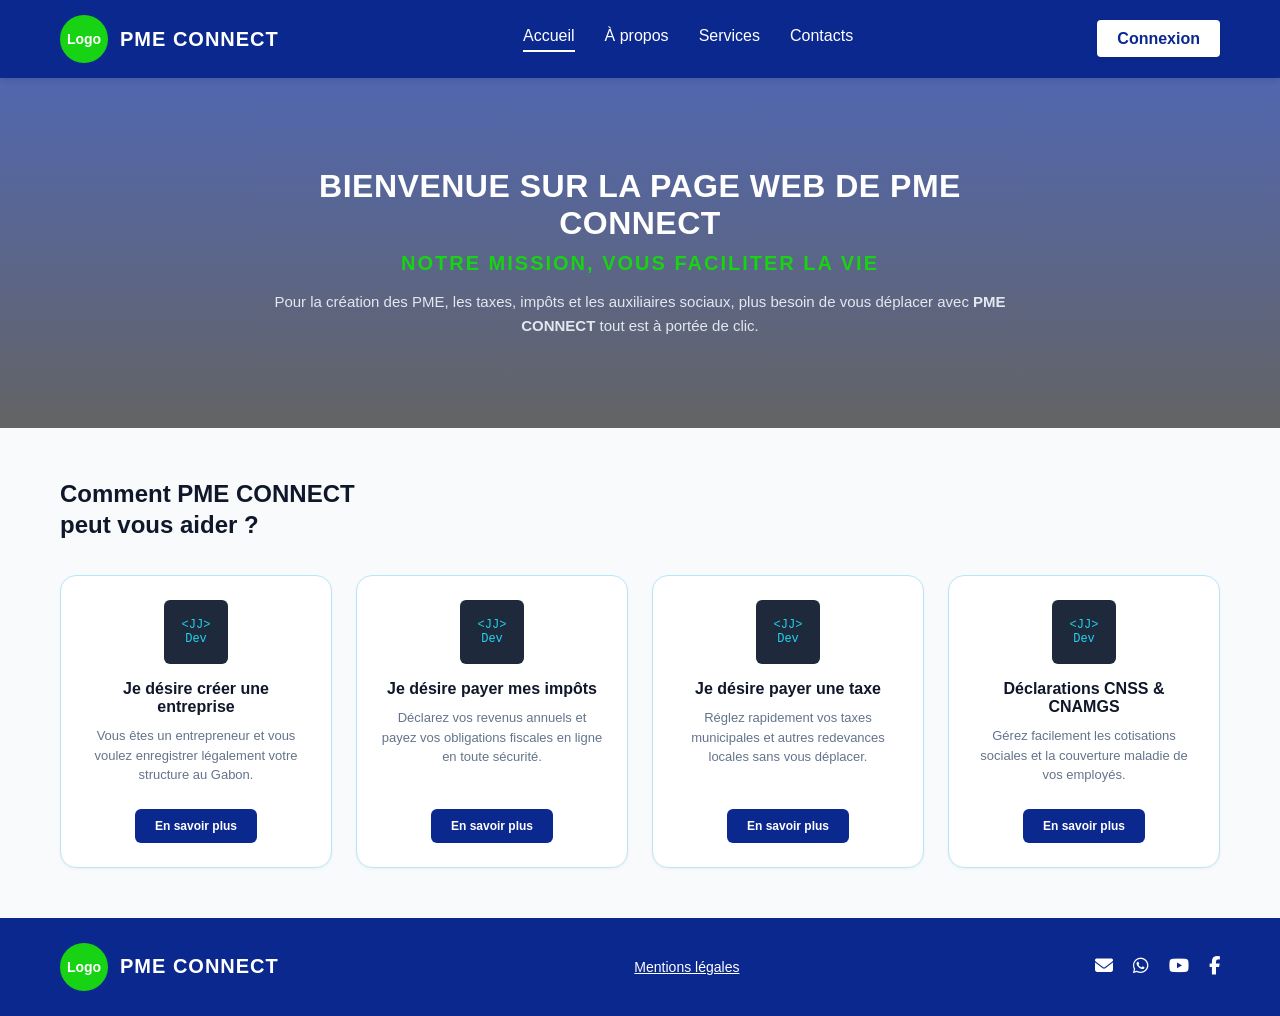
==== index.html @ e7fb169b "premier commit" ====
<!DOCTYPE html>
<html lang="fr">
<head>
    <meta charset="UTF-8">
    <meta name="viewport" content="width=device-width, initial-scale=1.0">
    <title>PME CONNECT</title>
    <link rel="stylesheet" href="style.css">
    <link rel="stylesheet" href="https://cdnjs.cloudflare.com/ajax/libs/font-awesome/6.4.0/css/all.min.css">
</head>
<body>

    <header class="navbar">
        <div class="container nav-container">
            <div class="logo-area">
                <div class="logo-circle">Logo</div>
                <span class="brand-name">PME CONNECT</span>
            </div>
            <nav class="nav-links">
                <a href="#" class="active">Accueil</a>
                <a href="#">À propos</a>
                <a href="#">Services</a>
                <a href="#">Contacts</a>
            </nav>
            <div>
                <a href="inscription.html" class="btn-connect">Connexion</a>
            </div>
        </div>
    </header>

    <section class="hero shadow-overlay">
        <div class="hero-content">
            <h1 class="hero-title">Bienvenue sur la page web de PME CONNECT</h1>
            <p class="hero-subtitle">Notre mission, vous faciliter la vie</p>
            <p class="hero-description">
                Pour la création des PME, les taxes, impôts et les auxiliaires sociaux, plus besoin de vous déplacer avec <strong>PME CONNECT</strong> tout est à portée de clic.
            </p>
        </div>
    </section>

    <main class="container main-content">
        <h2 class="section-title">Comment PME CONNECT peut vous aider ?</h2>

        <div class="services-grid">
            
            <div class="card">
                <div class="card-icon">
                    <div class="jj-dev-box">&lt;JJ&gt;<br>Dev</div>
                </div>
                <div class="card-body">
                    <h3>Je désire créer une entreprise</h3>
                    <p>Vous êtes un entrepreneur et vous voulez enregistrer légalement votre structure au Gabon.</p>
                </div>
                <button class="btn-card">En savoir plus</button>
            </div>

            <div class="card">
                <div class="card-icon">
                    <div class="jj-dev-box">&lt;JJ&gt;<br>Dev</div>
                </div>
                <div class="card-body">
                    <h3>Je désire payer mes impôts</h3>
                    <p>Déclarez vos revenus annuels et payez vos obligations fiscales en ligne en toute sécurité.</p>
                </div>
                <button class="btn-card">En savoir plus</button>
            </div>

            <div class="card">
                <div class="card-icon">
                    <div class="jj-dev-box">&lt;JJ&gt;<br>Dev</div>
                </div>
                <div class="card-body">
                    <h3>Je désire payer une taxe</h3>
                    <p>Réglez rapidement vos taxes municipales et autres redevances locales sans vous déplacer.</p>
                </div>
                <button class="btn-card">En savoir plus</button>
            </div>

            <div class="card">
                <div class="card-icon">
                    <div class="jj-dev-box">&lt;JJ&gt;<br>Dev</div>
                </div>
                <div class="card-body">
                    <h3>Déclarations CNSS & CNAMGS</h3>
                    <p>Gérez facilement les cotisations sociales et la couverture maladie de vos employés.</p>
                </div>
                <button class="btn-card">En savoir plus</button>
            </div>

        </div>
    </main>

    <footer class="footer">
        <div class="container footer-container">
            <div class="logo-area">
                <div class="logo-circle">Logo</div>
                <span class="brand-name">PME CONNECT</span>
            </div>
            
            <div class="footer-links">
                <a href="#">Mentions légales</a>
            </div>

            <div class="footer-socials">
                <a href="#"><i class="fa-solid fa-envelope"></i></a>
                <a href="#"><i class="fa-brands fa-whatsapp"></i></a>
                <a href="#"><i class="fa-brands fa-youtube"></i></a>
                <a href="#"><i class="fa-brands fa-facebook-f"></i></a>
            </div>
        </div>
    </footer>

</body>
</html>
---- style.css ----
/* --- RESET & BASES --- */
* {
    margin: 0;
    padding: 0;
    box-sizing: border-box;
    font-family: 'Segoe UI', Tahoma, Geneva, Verdana, sans-serif;
}

body {
    background-color: #f8fafc;
    color: #334155;
    display: flex;
    flex-content: column;
    flex-direction: column;
    min-height: 100vh;
}

.container {
    width: 100%;
    max-width: 1200px;
    margin: 0 auto;
    padding: 0 20px;
}

/* --- NAVBAR --- */
.navbar {
    background-color: #0b288f;
    color: #ffffff;
    position: sticky;
    top: 0;
    z-index: 100;
    box-shadow: 0 4px 6px -1px rgba(0, 0, 0, 0.1);
}

.nav-container {
    display: flex;
    justify-content: space-between;
    align-items: center;
    padding: 15px 20px;
}

.logo-area {
    display: flex;
    align-items: center;
    gap: 12px;
}

.logo-circle {
    width: 48px;
    height: 48px;
    background-color: #17d313;
    border-radius: 50%;
    display: flex;
    align-items: center;
    justify-content: center;
    font-weight: bold;
    font-size: 14px;
}

.brand-name {
    font-size: 20px;
    font-weight: bold;
    letter-spacing: 1px;
}

.nav-links {
    display: flex;
    gap: 30px;
}

.nav-links a {
    color: #ffffff;
    text-decoration: none;
    font-weight: 500;
    transition: color 0.3s ease;
    padding-bottom: 5px;
}

.nav-links a:hover {
    color: #cbd5e1;
}

.nav-links a.active {
    border-bottom: 2px solid #ffffff;
}

.btn-connect {
    background-color: #ffffff;
    color: #0b288f;
    padding: 10px 20px;
    border-radius: 4px;
    text-decoration: none;
    font-weight: 600;
    box-shadow: 0 2px 4px rgba(0,0,0,0.1);
    transition: background-color 0.3s ease;
}

.btn-connect:hover {
    background-color: #f1f5f9;
}

/* --- BANNIÈRE (HERO) --- */
.hero {
    position: relative;
    height: 350px;
    background-image: linear-gradient(rgba(11, 40, 143, 0.7), rgba(0, 0, 0, 0.6)), url('https://images.unsplash.com/photo-1522071820081-009f0129c71c?auto=format&fit=crop&w=1200&q=80');
    background-size: cover;
    background-position: center;
    display: flex;
    align-items: center;
    justify-content: center;
    text-align: center;
    color: #ffffff;
    padding: 0 20px;
}

.hero-content {
    max-width: 800px;
}

.hero-title {
    font-size: 32px;
    font-weight: 800;
    text-transform: uppercase;
    margin-bottom: 10px;
    letter-spacing: 0.5px;
}

.hero-subtitle {
    color: #17d313;
    font-size: 20px;
    font-weight: bold;
    text-transform: uppercase;
    letter-spacing: 2px;
    margin-bottom: 15px;
}

.hero-description {
    font-size: 15px;
    line-height: 1.6;
    color: #e2e8f0;
}

/* --- MAIN CONTENT & GRILLE --- */
.main-content {
    padding-top: 50px;
    padding-bottom: 50px;
    flex-grow: 1;
}

.section-title {
    font-size: 24px;
    font-weight: bold;
    color: #0f172a;
    margin-bottom: 35px;
    max-width: 350px;
    line-height: 1.3;
}

/* Utilisation de CSS Grid pour aligner les 4 cartes */
.services-grid {
    display: grid;
    grid-template-columns: repeat(auto-fit, minmax(250px, 1fr));
    gap: 24px;
}

/* --- CARTES --- */
.card {
    background-color: #ffffff;
    border: 1px solid #bae6fd;
    border-radius: 16px;
    padding: 24px;
    display: flex;
    flex-direction: column;
    align-items: center;
    text-align: center;
    box-shadow: 0 1px 3px rgba(0,0,0,0.05);
    transition: transform 0.3s ease, box-shadow 0.3s ease;
}

.card:hover {
    transform: translateY(-5px);
    box-shadow: 0 10px 15px -3px rgba(0, 0, 0, 0.1);
}

.jj-dev-box {
    width: 64px;
    height: 64px;
    background-color: #1e293b;
    color: #22d3ee;
    font-family: monospace;
    font-size: 12px;
    border-radius: 6px;
    display: flex;
    align-items: center;
    justify-content: center;
    margin-bottom: 16px;
}

.card-body {
    flex-grow: 1;
}

.card-body h3 {
    font-size: 16px;
    font-weight: 700;
    color: #0f172a;
    margin-bottom: 10px;
}

.card-body p {
    font-size: 13px;
    color: #64748b;
    line-height: 1.5;
}

.btn-card {
    margin-top: 24px;
    background-color: #0b288f;
    color: #ffffff;
    border: none;
    padding: 10px 20px;
    font-size: 12px;
    font-weight: 600;
    border-radius: 6px;
    cursor: pointer;
    transition: background-color 0.3s ease;
}

.btn-card:hover {
    background-color: #1d4ed8;
}

/* --- FOOTER --- */
.footer {
    background-color: #0b288f;
    color: #ffffff;
    padding: 25px 0;
    margin-top: auto;
}

.footer-container {
    display: flex;
    justify-content: space-between;
    align-items: center;
    flex-wrap: wrap;
    gap: 20px;
}

.footer-links a {
    color: #ffffff;
    font-size: 14px;
    text-decoration: underline;
    transition: color 0.3s ease;
}

.footer-links a:hover {
    color: #cbd5e1;
}

.footer-socials {
    display: flex;
    gap: 20px;
}

.footer-socials a {
    color: #ffffff;
    font-size: 18px;
    transition: color 0.3s ease;
}

.footer-socials a:hover {
    color: #cbd5e1;
}

/* --- RESPONSIVE MOBILE --- */
@media (max-width: 768px) {
    .nav-links {
        display: none; /* Cache les liens sur mobile pour simplifier sans JS */
    }
    
    .hero-title {
        font-size: 24px;
    }
    
    .footer-container {
        flex-direction: column;
        text-align: center;
    }
}


/* style page de connexion*/
/* --- PAGE DE CONNEXION / INSCRIPTION --- */

.auth-section {
    padding-top: 40px;
    padding-bottom: 60px;
    flex-grow: 1;
    display: flex;
    justify-content: center;
    align-items: center;
}

/* Le wrapper qui contient les deux blocs côte à côte */
.auth-wrapper {
    display: flex;
    width: 100%;
    background-color: #ffffff;
    border-radius: 16px;
    overflow: hidden;
    box-shadow: 0 10px 25px -5px rgba(0, 0, 0, 0.1);
    border: 1px solid #e2e8f0;
}

/* Style de base pour chaque moitié d'écran (Inscription et Connexion) */
.auth-box {
    flex: 1;
    padding: 40px;
}

/* Séparation visuelle : On met un fond légèrement différent pour la connexion */
.login-box {
    background-color: #f8fafc;
    border-left: 1px solid #e2e8f0;
}

.auth-box h2 {
    font-size: 24px;
    color: #0b288f;
    margin-bottom: 8px;
    font-weight: 700;
}

.auth-subtitle {
    font-size: 13px;
    color: #64748b;
    margin-bottom: 25px;
}

/* Style général du formulaire */
.auth-form {
    display: flex;
    flex-direction: column;
    gap: 18px;
}

.form-group {
    display: flex;
    flex-direction: column;
    gap: 6px;
}

.form-group label {
    font-size: 13px;
    font-weight: 600;
    color: #334155;
}

.form-group input[type="text"],
.form-group input[type="email"],
.form-group input[type="password"] {
    padding: 12px 14px;
    border: 1px solid #cbd5e1;
    border-radius: 6px;
    font-size: 14px;
    outline: none;
    transition: border-color 0.3s ease;
}

/* Effet au survol/focus des champs de saisie */
.form-group input:focus {
    border-color: #0b288f;
    box-shadow: 0 0 0 3px rgba(11, 40, 143, 0.1);
}

/* Alignement pour la case à cocher */
.checkbox-group {
    flex-direction: row;
    align-items: flex-start;
    gap: 10px;
    margin-top: 5px;
}

.checkbox-group input {
    margin-top: 3px;
}

.checkbox-group label {
    font-size: 12px;
    font-weight: 400;
    color: #64748b;
    line-height: 1.4;
}

.forgot-password {
    text-align: right;
    margin-top: -5px;
}

.forgot-password a {
    font-size: 12px;
    color: #0b288f;
    text-decoration: none;
}

.forgot-password a:hover {
    text-underline-offset: 2px;
    text-decoration: underline;
}

/* Boutons de soumission */
.btn-submit {
    padding: 14px;
    border: none;
    border-radius: 6px;
    font-size: 14px;
    font-weight: 600;
    cursor: pointer;
    transition: background-color 0.3s ease;
    margin-top: 10px;
}

.btn-register {
    background-color: #17d313;
    color: #ffffff;
}

.btn-register:hover {
    background-color: #14b810;
}

.btn-login {
    background-color: #0b288f;
    color: #ffffff;
}

.btn-login:hover {
    background-color: #1d4ed8;
}

/* --- RESPONSIVE POUR LA PAGE D'AUTHENTIFICATION --- */
@media (max-width: 900px) {
    .auth-wrapper {
        flex-direction: column; /* Les deux blocs passent l'un sous l'autre sur tablette/mobile */
    }
    
    .login-box {
        border-left: none;
        border-top: 1px solid #e2e8f0;
    }
    
    .auth-box {
        padding: 30px 20px;
    }
}

/* --- CODE DU DASHBOARD (APPLICATION SECTEUR CONTEXTE) --- */

.dashboard-body {
    background-color: #f1f5f9;
    flex-direction: row; /* Aligne la sidebar à gauche et le reste à droite */
    min-height: 100vh;
}

/* SIDEBAR LEFT */
.sidebar {
    width: 260px;
    background-color: #0b288f;
    color: #ffffff;
    display: flex;
    flex-direction: column;
    padding: 20px 0;
    position: fixed;
    top: 0;
    bottom: 0;
    left: 0;
}

.sidebar-brand {
    display: flex;
    align-items: center;
    gap: 10px;
    padding: 0 20px 30px 20px;
    border-bottom: 1px solid rgba(255, 255, 255, 0.1);
}

.sidebar-menu {
    display: flex;
    flex-direction: column;
    gap: 5px;
    padding: 20px 10px;
    flex-grow: 1;
}

.sidebar-menu a {
    color: #cbd5e1;
    text-decoration: none;
    padding: 12px 15px;
    border-radius: 8px;
    font-size: 14px;
    display: flex;
    align-items: center;
    gap: 12px;
    transition: all 0.3s ease;
}

.sidebar-menu a:hover, 
.sidebar-menu a.active {
    background-color: rgba(255, 255, 255, 0.1);
    color: #ffffff;
    font-weight: 600;
}

.sidebar-footer {
    padding: 20px;
    border-top: 1px solid rgba(255, 255, 255, 0.1);
}

.btn-logout {
    color: #ef4444;
    text-decoration: none;
    font-size: 14px;
    display: flex;
    align-items: center;
    gap: 10px;
}

/* AREA CONTAINER RIGHT */
.dashboard-content {
    margin-left: 260px; /* Décale tout le contenu pour ne pas être caché sous la sidebar fixe */
    flex-grow: 1;
    display: flex;
    flex-direction: column;
}

/* TOPBAR */
.topbar {
    background-color: #ffffff;
    padding: 20px 30px;
    display: flex;
    justify-content: space-between;
    align-items: center;
    border-bottom: 1px solid #e2e8f0;
}

.welcome-msg h2 {
    font-size: 18px;
    color: #0f172a;
}

.pme-name {
    color: #0b288f;
}

.welcome-msg p {
    font-size: 12px;
    color: #64748b;
    margin-top: 2px;
}

.profile-avatar {
    width: 40px;
    height: 40px;
    background-color: #e2e8f0;
    color: #64748b;
    border-radius: 50%;
    display: flex;
    align-items: center;
    justify-content: center;
}

/* DASHBOARD CONTENT SPACE */
.dashboard-main {
    padding: 30px;
    display: flex;
    flex-direction: column;
    gap: 30px;
}

/* STATS CARDS */
.stats-grid {
    display: grid;
    grid-template-columns: repeat(auto-fit, minmax(220px, 1fr));
    gap: 20px;
}

.stat-card {
    background-color: #ffffff;
    padding: 20px;
    border-radius: 12px;
    border-left: 5px solid #cbd5e1;
    box-shadow: 0 1px 3px rgba(0,0,0,0.05);
}

.stat-card.alert { border-left-color: #f59e0b; }
.stat-card.success { border-left-color: #17d313; }
.stat-card.info { border-left-color: #06b6d4; }

.stat-card h3 {
    font-size: 13px;
    color: #64748b;
    text-transform: uppercase;
    margin-bottom: 5px;
}

.stat-number {
    font-size: 22px;
    font-weight: 700;
    color: #0f172a;
    margin-bottom: 5px;
}

.stat-desc {
    font-size: 11px;
    color: #94a3b8;
}

/* TABLE DÉMARCHES */
.table-section {
    background-color: #ffffff;
    border-radius: 12px;
    border: 1px solid #e2e8f0;
    overflow: hidden;
}

.table-header {
    padding: 20px;
    border-bottom: 1px solid #e2e8f0;
}

.table-header h3 {
    font-size: 16px;
    color: #0f172a;
}

.dashboard-table {
    width: 100%;
    border-collapse: collapse;
    text-align: left;
    font-size: 14px;
}

.dashboard-table th {
    background-color: #f8fafc;
    padding: 14px 20px;
    color: #64748b;
    font-weight: 600;
}

.dashboard-table td {
    padding: 16px 20px;
    border-bottom: 1px solid #f1f5f9;
    color: #334155;
}

/* Badges de couleur */
.badge {
    padding: 4px 10px;
    border-radius: 20px;
    font-size: 11px;
    font-weight: 600;
}

.badge-progress {
    background-color: #fef3c7;
    color: #d97706;
}

.badge-success {
    background-color: #dcfce7;
    color: #15803d;
}

.btn-table {
    background-color: #f1f5f9;
    color: #0b288f;
    border: 1px solid #cbd5e1;
    padding: 6px 12px;
    border-radius: 4px;
    cursor: pointer;
    font-size: 12px;
    font-weight: 600;
    transition: all 0.2s;
}

.btn-table:hover {
    background-color: #0b288f;
    color: #ffffff;
}

/* RESPONSIVE MOBILE ACCÈS APPLICATION */
@media (max-width: 768px) {
    .sidebar {
        display: none; /* Cache la sidebar sur petit mobile pour la démo */
    }
    .dashboard-content {
        margin-left: 0;
    }
}
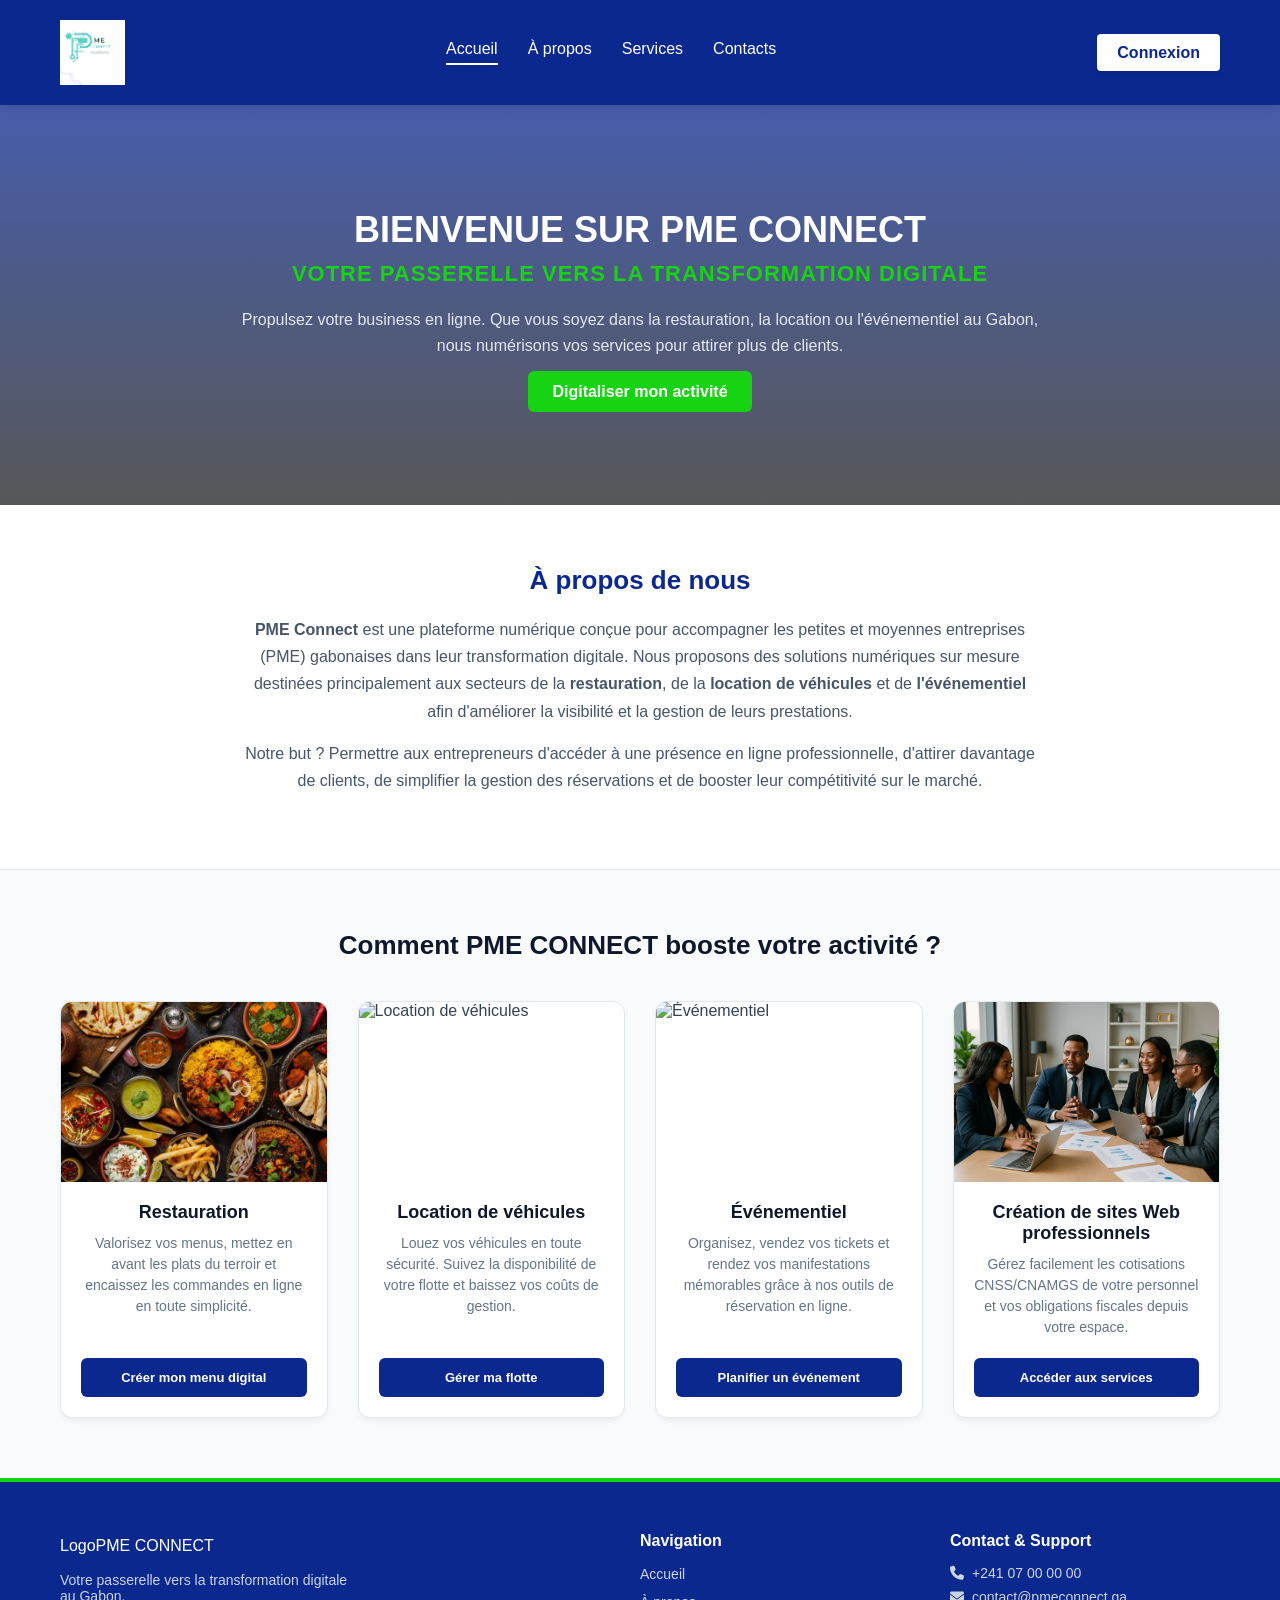
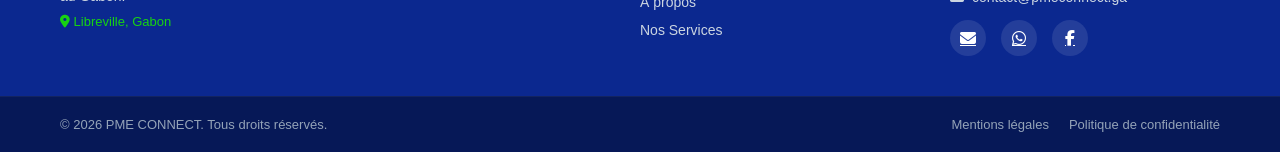
==== commit bc4517a8: "second commit" ====
--- a/index.html
+++ b/index.html
@@ -3,7 +3,7 @@
 <head>
     <meta charset="UTF-8">
     <meta name="viewport" content="width=device-width, initial-scale=1.0">
-    <title>PME CONNECT</title>
+    <title>PME CONNECT - Boostez votre activité</title>
     <link rel="stylesheet" href="style.css">
     <link rel="stylesheet" href="https://cdnjs.cloudflare.com/ajax/libs/font-awesome/6.4.0/css/all.min.css">
 </head>
@@ -12,14 +12,13 @@
     <header class="navbar">
         <div class="container nav-container">
             <div class="logo-area">
-                <div class="logo-circle">Logo</div>
-                <span class="brand-name">PME CONNECT</span>
+                <img src="assets/images/logo1.jpeg" alt="logo PME CONNECT">
             </div>
             <nav class="nav-links">
                 <a href="#" class="active">Accueil</a>
-                <a href="#">À propos</a>
-                <a href="#">Services</a>
-                <a href="#">Contacts</a>
+                <a href="#apropos">À propos</a>
+                <a href="#services">Services</a>
+                <a href="#contact">Contacts</a>
             </nav>
             <div>
                 <a href="inscription.html" class="btn-connect">Connexion</a>
@@ -29,85 +28,124 @@
 
     <section class="hero shadow-overlay">
         <div class="hero-content">
-            <h1 class="hero-title">Bienvenue sur la page web de PME CONNECT</h1>
-            <p class="hero-subtitle">Notre mission, vous faciliter la vie</p>
+            <h1 class="hero-title">Bienvenue sur PME CONNECT</h1>
+            <p class="hero-subtitle">Votre passerelle vers la transformation digitale</p>
             <p class="hero-description">
-                Pour la création des PME, les taxes, impôts et les auxiliaires sociaux, plus besoin de vous déplacer avec <strong>PME CONNECT</strong> tout est à portée de clic.
+                Propulsez votre business en ligne. Que vous soyez dans la restauration, la location ou l'événementiel au Gabon, nous numérisons vos services pour attirer plus de clients.
+            </p>
+            <a href="inscription.html" class="btn-hero">Digitaliser mon activité</a>
+        </div>
+    </section>
+
+    <section id="apropos" class="about-section">
+        <div class="container">
+            <h3>À propos de nous</h3>
+            <p>
+                <strong>PME Connect</strong> est une plateforme numérique conçue pour accompagner les petites et moyennes entreprises (PME) gabonaises dans leur transformation digitale. Nous proposons des solutions numériques sur mesure destinées principalement aux secteurs de la <strong>restauration</strong>, de la <strong>location de véhicules</strong> et de <strong>l'événementiel</strong> afin d'améliorer la visibilité et la gestion de leurs prestations. 
+            </p>
+            <p>
+                Notre but ? Permettre aux entrepreneurs d'accéder à une présence en ligne professionnelle, d'attirer davantage de clients, de simplifier la gestion des réservations et de booster leur compétitivité sur le marché.
             </p>
         </div>
     </section>
 
-    <main class="container main-content">
-        <h2 class="section-title">Comment PME CONNECT peut vous aider ?</h2>
+    <main id="services" class="container main-content">
+        <h2 class="section-title">Comment PME CONNECT booste votre activité ?</h2>
 
-        <div class="services-grid">
+        <div class="services-grid">    
             
             <div class="card">
                 <div class="card-icon">
-                    <div class="jj-dev-box">&lt;JJ&gt;<br>Dev</div>
+                    <img src="assets/images/resto3.jpeg" alt="Restauration">
                 </div>
                 <div class="card-body">
-                    <h3>Je désire créer une entreprise</h3>
-                    <p>Vous êtes un entrepreneur et vous voulez enregistrer légalement votre structure au Gabon.</p>
+                    <h3>Restauration</h3>
+                    <p>Valorisez vos menus, mettez en avant les plats du terroir et encaissez les commandes en ligne en toute simplicité.</p>
                 </div>
-                <button class="btn-card">En savoir plus</button>
+                <button class="btn-card">Créer mon menu digital</button>
             </div>
 
             <div class="card">
                 <div class="card-icon">
-                    <div class="jj-dev-box">&lt;JJ&gt;<br>Dev</div>
+                    <img src="https://images.unsplash.com/photo-1503376780353-7e6692767b70?auto=format&fit=crop&w=400&q=80" alt="Location de véhicules">
                 </div>
                 <div class="card-body">
-                    <h3>Je désire payer mes impôts</h3>
-                    <p>Déclarez vos revenus annuels et payez vos obligations fiscales en ligne en toute sécurité.</p>
+                    <h3>Location de véhicules</h3>
+                    <p>Louez vos véhicules en toute sécurité. Suivez la disponibilité de votre flotte et baissez vos coûts de gestion.</p>
                 </div>
-                <button class="btn-card">En savoir plus</button>
+                <button class="btn-card">Gérer ma flotte</button>
             </div>
 
             <div class="card">
                 <div class="card-icon">
-                    <div class="jj-dev-box">&lt;JJ&gt;<br>Dev</div>
+                    <img src="assets/images/evenementiel.jpg" alt="Événementiel">
                 </div>
                 <div class="card-body">
-                    <h3>Je désire payer une taxe</h3>
-                    <p>Réglez rapidement vos taxes municipales et autres redevances locales sans vous déplacer.</p>
+                    <h3>Événementiel</h3>
+                    <p>Organisez, vendez vos tickets et rendez vos manifestations mémorables grâce à nos outils de réservation en ligne.</p>
                 </div>
-                <button class="btn-card">En savoir plus</button>
+                <button class="btn-card">Planifier un événement</button>
             </div>
 
             <div class="card">
                 <div class="card-icon">
-                    <div class="jj-dev-box">&lt;JJ&gt;<br>Dev</div>
+                    <img src="assets/images/service.jpeg" alt="Services Administratifs">
                 </div>
                 <div class="card-body">
-                    <h3>Déclarations CNSS & CNAMGS</h3>
-                    <p>Gérez facilement les cotisations sociales et la couverture maladie de vos employés.</p>
+                    <h3>Création de sites Web professionnels</h3>
+                    <p>Gérez facilement les cotisations CNSS/CNAMGS de votre personnel et vos obligations fiscales depuis votre espace.</p>
                 </div>
-                <button class="btn-card">En savoir plus</button>
+                <button class="btn-card">Accéder aux services</button>
             </div>
 
         </div>
     </main>
 
-    <footer class="footer">
-        <div class="container footer-container">
+    <footer id="contact" class="footer">
+    <div class="container footer-grid">
+        
+        <div class="footer-brand-area">
             <div class="logo-area">
                 <div class="logo-circle">Logo</div>
                 <span class="brand-name">PME CONNECT</span>
             </div>
+            <p class="footer-tagline">Votre passerelle vers la transformation digitale au Gabon.</p>
+            <p class="footer-location"><i class="fa-solid fa-location-dot"></i> Libreville, Gabon</p>
+        </div>
+        
+        <div class="footer-nav-col">
+            <h4>Navigation</h4>
+            <ul>
+                <li><a href="#">Accueil</a></li>
+                <li><a href="#apropos">À propos</a></li>
+                <li><a href="#services">Nos Services</a></li>
+            </ul>
+        </div>
+
+        <div class="footer-nav-col">
+            <h4>Contact & Support</h4>
+            <p class="footer-contact-text"><i class="fa-solid fa-phone"></i> +241 07 00 00 00</p>
+            <p class="footer-contact-text"><i class="fa-solid fa-envelope"></i> contact@pmeconnect.ga</p>
             
-            <div class="footer-links">
-                <a href="#">Mentions légales</a>
-            </div>
-
             <div class="footer-socials">
-                <a href="#"><i class="fa-solid fa-envelope"></i></a>
-                <a href="#"><i class="fa-brands fa-whatsapp"></i></a>
-                <a href="#"><i class="fa-brands fa-youtube"></i></a>
-                <a href="#"><i class="fa-brands fa-facebook-f"></i></a>
+                <a href="mailto:contact@pmeconnect.ga" title="Email"><i class="fa-solid fa-envelope"></i></a>
+                <a href="https://wa.me/24107000000" title="WhatsApp"><i class="fa-brands fa-whatsapp"></i></a>
+                <a href="#" title="Facebook"><i class="fa-brands fa-facebook-f"></i></a>
             </div>
         </div>
-    </footer>
+
+    </div>
+
+    <div class="footer-bottom">
+        <div class="container footer-bottom-container">
+            <p>&copy; 2026 PME CONNECT. Tous droits réservés.</p>
+            <div class="footer-legal-links">
+                <a href="#">Mentions légales</a>
+                <a href="#">Politique de confidentialité</a>
+            </div>
+        </div>
+    </div>
+</footer>
 
 </body>
-</html>
+</html>
--- a/style.css
+++ b/style.css
@@ -1,16 +1,18 @@
-/* --- RESET & BASES --- */
+/* ==========================================================================
+   1. RESET & BASES
+   ========================================================================== */
 * {
     margin: 0;
     padding: 0;
     box-sizing: border-box;
     font-family: 'Segoe UI', Tahoma, Geneva, Verdana, sans-serif;
+    scroll-behavior: smooth;
 }
 
 body {
     background-color: #f8fafc;
     color: #334155;
     display: flex;
-    flex-content: column;
     flex-direction: column;
     min-height: 100vh;
 }
@@ -22,7 +24,9 @@
     padding: 0 20px;
 }
 
-/* --- NAVBAR --- */
+/* ==========================================================================
+   2. LAYOUT COMPOSANTS (NAVBAR & HERO)
+   ========================================================================== */
 .navbar {
     background-color: #0b288f;
     color: #ffffff;
@@ -42,25 +46,17 @@
 .logo-area {
     display: flex;
     align-items: center;
-    gap: 12px;
-}
-
-.logo-circle {
-    width: 48px;
-    height: 48px;
-    background-color: #17d313;
-    border-radius: 50%;
-    display: flex;
-    align-items: center;
-    justify-content: center;
-    font-weight: bold;
-    font-size: 14px;
-}
-
-.brand-name {
-    font-size: 20px;
-    font-weight: bold;
-    letter-spacing: 1px;
+    justify-content: flex-start;
+    padding: 5px 0;
+}
+
+.logo-area img {
+    height: 65px;
+    width: auto;
+    max-width: 180px;
+    object-fit: contain;
+    display: block;
+    transition: transform 0.3s ease;
 }
 
 .nav-links {
@@ -99,11 +95,10 @@
     background-color: #f1f5f9;
 }
 
-/* --- BANNIÈRE (HERO) --- */
 .hero {
     position: relative;
-    height: 350px;
-    background-image: linear-gradient(rgba(11, 40, 143, 0.7), rgba(0, 0, 0, 0.6)), url('https://images.unsplash.com/photo-1522071820081-009f0129c71c?auto=format&fit=crop&w=1200&q=80');
+    height: 400px;
+    background-image: linear-gradient(rgba(11, 40, 143, 0.75), rgba(0, 0, 0, 0.65)), url('https://images.unsplash.com/photo-1522071820081-009f0129c71c?auto=format&fit=crop&w=1200&q=80');
     background-size: cover;
     background-position: center;
     display: flex;
@@ -119,62 +114,94 @@
 }
 
 .hero-title {
-    font-size: 32px;
+    font-size: 36px;
     font-weight: 800;
     text-transform: uppercase;
     margin-bottom: 10px;
-    letter-spacing: 0.5px;
 }
 
 .hero-subtitle {
     color: #17d313;
-    font-size: 20px;
+    font-size: 22px;
     font-weight: bold;
     text-transform: uppercase;
-    letter-spacing: 2px;
-    margin-bottom: 15px;
+    letter-spacing: 1px;
+    margin-bottom: 20px;
 }
 
 .hero-description {
-    font-size: 15px;
+    font-size: 16px;
     line-height: 1.6;
     color: #e2e8f0;
-}
-
-/* --- MAIN CONTENT & GRILLE --- */
+    margin-bottom: 25px;
+}
+
+.btn-hero {
+    background-color: #17d313;
+    color: #ffffff;
+    padding: 12px 24px;
+    border-radius: 6px;
+    text-decoration: none;
+    font-weight: bold;
+    transition: background-color 0.3s;
+}
+
+.btn-hero:hover {
+    background-color: #14b810;
+}
+
+/* ==========================================================================
+   3. SECTIONS CLASSIQUES (ABOUT & SERVICES GRIDS)
+   ========================================================================== */
+.about-section {
+    background-color: #ffffff;
+    padding: 60px 0;
+    border-bottom: 1px solid #e2e8f0;
+    text-align: center;
+}
+
+.about-section h3 {
+    font-size: 26px;
+    color: #0b288f;
+    margin-bottom: 20px;
+}
+
+.about-section p {
+    max-width: 800px;
+    margin: 0 auto 15px auto;
+    font-size: 16px;
+    line-height: 1.7;
+    color: #475569;
+}
+
 .main-content {
-    padding-top: 50px;
-    padding-bottom: 50px;
+    padding-top: 60px;
+    padding-bottom: 60px;
     flex-grow: 1;
 }
 
 .section-title {
-    font-size: 24px;
+    font-size: 26px;
     font-weight: bold;
     color: #0f172a;
-    margin-bottom: 35px;
-    max-width: 350px;
-    line-height: 1.3;
-}
-
-/* Utilisation de CSS Grid pour aligner les 4 cartes */
+    margin-bottom: 40px;
+    text-align: center;
+}
+
 .services-grid {
     display: grid;
-    grid-template-columns: repeat(auto-fit, minmax(250px, 1fr));
-    gap: 24px;
-}
-
-/* --- CARTES --- */
+    grid-template-columns: repeat(auto-fit, minmax(260px, 1fr));
+    gap: 30px;
+}
+
 .card {
     background-color: #ffffff;
-    border: 1px solid #bae6fd;
-    border-radius: 16px;
-    padding: 24px;
+    border: 1px solid #e2e8f0;
+    border-radius: 12px;
+    overflow: hidden;
     display: flex;
     flex-direction: column;
-    align-items: center;
-    text-align: center;
-    box-shadow: 0 1px 3px rgba(0,0,0,0.05);
+    box-shadow: 0 4px 6px -1px rgba(0, 0, 0, 0.05);
     transition: transform 0.3s ease, box-shadow 0.3s ease;
 }
 
@@ -183,44 +210,43 @@
     box-shadow: 0 10px 15px -3px rgba(0, 0, 0, 0.1);
 }
 
-.jj-dev-box {
-    width: 64px;
-    height: 64px;
-    background-color: #1e293b;
-    color: #22d3ee;
-    font-family: monospace;
-    font-size: 12px;
-    border-radius: 6px;
-    display: flex;
-    align-items: center;
-    justify-content: center;
-    margin-bottom: 16px;
+.card-icon {
+    width: 100%;
+    height: 180px;
+}
+
+.card-icon img {
+    width: 100%;
+    height: 100%;
+    object-fit: cover;
 }
 
 .card-body {
+    padding: 20px;
+    text-align: center;
     flex-grow: 1;
 }
 
 .card-body h3 {
-    font-size: 16px;
+    font-size: 18px;
     font-weight: 700;
     color: #0f172a;
     margin-bottom: 10px;
 }
 
 .card-body p {
-    font-size: 13px;
+    font-size: 14px;
     color: #64748b;
     line-height: 1.5;
 }
 
 .btn-card {
-    margin-top: 24px;
+    margin: 0 20px 20px 20px;
     background-color: #0b288f;
     color: #ffffff;
     border: none;
-    padding: 10px 20px;
-    font-size: 12px;
+    padding: 12px;
+    font-size: 13px;
     font-weight: 600;
     border-radius: 6px;
     cursor: pointer;
@@ -231,70 +257,11 @@
     background-color: #1d4ed8;
 }
 
-/* --- FOOTER --- */
-.footer {
-    background-color: #0b288f;
-    color: #ffffff;
-    padding: 25px 0;
-    margin-top: auto;
-}
-
-.footer-container {
-    display: flex;
-    justify-content: space-between;
-    align-items: center;
-    flex-wrap: wrap;
-    gap: 20px;
-}
-
-.footer-links a {
-    color: #ffffff;
-    font-size: 14px;
-    text-decoration: underline;
-    transition: color 0.3s ease;
-}
-
-.footer-links a:hover {
-    color: #cbd5e1;
-}
-
-.footer-socials {
-    display: flex;
-    gap: 20px;
-}
-
-.footer-socials a {
-    color: #ffffff;
-    font-size: 18px;
-    transition: color 0.3s ease;
-}
-
-.footer-socials a:hover {
-    color: #cbd5e1;
-}
-
-/* --- RESPONSIVE MOBILE --- */
-@media (max-width: 768px) {
-    .nav-links {
-        display: none; /* Cache les liens sur mobile pour simplifier sans JS */
-    }
-    
-    .hero-title {
-        font-size: 24px;
-    }
-    
-    .footer-container {
-        flex-direction: column;
-        text-align: center;
-    }
-}
-
-
-/* style page de connexion*/
-/* --- PAGE DE CONNEXION / INSCRIPTION --- */
-
+/* ==========================================================================
+   4. INTERFACES D'AUTHENTIFICATION (CONNEXION & INSCRIPTION)
+   ========================================================================== */
 .auth-section {
-    padding-top: 40px;
+    padding-top: 60px;
     padding-bottom: 60px;
     flex-grow: 1;
     display: flex;
@@ -302,30 +269,27 @@
     align-items: center;
 }
 
-/* Le wrapper qui contient les deux blocs côte à côte */
 .auth-wrapper {
     display: flex;
     width: 100%;
     background-color: #ffffff;
     border-radius: 16px;
     overflow: hidden;
-    box-shadow: 0 10px 25px -5px rgba(0, 0, 0, 0.1);
+    box-shadow: 0 10px 25px -5px rgba(0, 0, 0, 0.08);
     border: 1px solid #e2e8f0;
 }
 
-/* Style de base pour chaque moitié d'écran (Inscription et Connexion) */
 .auth-box {
     flex: 1;
     padding: 40px;
 }
 
-/* Séparation visuelle : On met un fond légèrement différent pour la connexion */
 .login-box {
     background-color: #f8fafc;
     border-left: 1px solid #e2e8f0;
 }
 
-.auth-box h2 {
+.auth-box h2, .register-block h2 {
     font-size: 24px;
     color: #0b288f;
     margin-bottom: 8px;
@@ -336,9 +300,9 @@
     font-size: 13px;
     color: #64748b;
     margin-bottom: 25px;
-}
-
-/* Style général du formulaire */
+    line-height: 1.4;
+}
+
 .auth-form {
     display: flex;
     flex-direction: column;
@@ -359,22 +323,24 @@
 
 .form-group input[type="text"],
 .form-group input[type="email"],
-.form-group input[type="password"] {
+.form-group input[type="password"],
+.form-select {
     padding: 12px 14px;
     border: 1px solid #cbd5e1;
     border-radius: 6px;
     font-size: 14px;
     outline: none;
-    transition: border-color 0.3s ease;
-}
-
-/* Effet au survol/focus des champs de saisie */
-.form-group input:focus {
+    background-color: #ffffff;
+    width: 100%;
+    transition: border-color 0.3s ease, box-shadow 0.3s ease;
+}
+
+.form-group input:focus,
+.form-select:focus {
     border-color: #0b288f;
     box-shadow: 0 0 0 3px rgba(11, 40, 143, 0.1);
 }
 
-/* Alignement pour la case à cocher */
 .checkbox-group {
     flex-direction: row;
     align-items: flex-start;
@@ -384,6 +350,7 @@
 
 .checkbox-group input {
     margin-top: 3px;
+    cursor: pointer;
 }
 
 .checkbox-group label {
@@ -391,6 +358,7 @@
     font-weight: 400;
     color: #64748b;
     line-height: 1.4;
+    cursor: pointer;
 }
 
 .forgot-password {
@@ -402,14 +370,13 @@
     font-size: 12px;
     color: #0b288f;
     text-decoration: none;
+    font-weight: 500;
 }
 
 .forgot-password a:hover {
-    text-underline-offset: 2px;
     text-decoration: underline;
 }
 
-/* Boutons de soumission */
 .btn-submit {
     padding: 14px;
     border: none;
@@ -417,8 +384,13 @@
     font-size: 14px;
     font-weight: 600;
     cursor: pointer;
-    transition: background-color 0.3s ease;
+    transition: background-color 0.3s ease, transform 0.1s ease;
     margin-top: 10px;
+    text-align: center;
+}
+
+.btn-submit:active {
+    transform: scale(0.98);
 }
 
 .btn-register {
@@ -439,57 +411,136 @@
     background-color: #1d4ed8;
 }
 
-/* --- RESPONSIVE POUR LA PAGE D'AUTHENTIFICATION --- */
-@media (max-width: 900px) {
-    .auth-wrapper {
-        flex-direction: column; /* Les deux blocs passent l'un sous l'autre sur tablette/mobile */
-    }
-    
-    .login-box {
-        border-left: none;
-        border-top: 1px solid #e2e8f0;
-    }
-    
-    .auth-box {
-        padding: 30px 20px;
-    }
-}
-
-/* --- CODE DU DASHBOARD (APPLICATION SECTEUR CONTEXTE) --- */
-
+/* Éléments spécifiques aux vues découplées */
+.auth-single-box {
+    width: 100%;
+    max-width: 480px;
+    background-color: #ffffff;
+    border-radius: 16px;
+    box-shadow: 0 10px 25px -5px rgba(0, 0, 0, 0.08);
+    border: 1px solid #e2e8f0;
+    overflow: hidden;
+}
+
+.login-box-clean {
+    padding: 40px;
+}
+
+.auth-switch-link {
+    margin-top: 25px;
+    text-align: center;
+    border-top: 1px solid #f1f5f9;
+    padding-top: 20px;
+    font-size: 14px;
+    color: #64748b;
+}
+
+.auth-switch-link a {
+    color: #0b288f;
+    text-decoration: none;
+    font-weight: 600;
+}
+
+.auth-switch-link a:hover {
+    text-decoration: underline;
+}
+
+.register-section-stacked {
+    display: flex;
+    flex-direction: column;
+    gap: 35px;
+    padding-top: 40px;
+    padding-bottom: 60px;
+    max-width: 750px;
+}
+
+.register-block {
+    background-color: #ffffff;
+    border-radius: 16px;
+    border: 1px solid #e2e8f0;
+    padding: 35px;
+    box-shadow: 0 4px 6px -1px rgba(0, 0, 0, 0.03);
+    position: relative;
+}
+
+.block-user {
+    background-color: #f8fafc;
+}
+
+.block-title-area {
+    margin-bottom: 25px;
+}
+
+.badge-category {
+    background-color: rgba(11, 40, 143, 0.1);
+    color: #0b288f;
+    font-size: 11px;
+    font-weight: 700;
+    text-transform: uppercase;
+    padding: 4px 10px;
+    border-radius: 4px;
+    display: inline-block;
+    margin-bottom: 8px;
+}
+
+.badge-category.user-badge {
+    background-color: rgba(23, 211, 19, 0.1);
+    color: #14b810;
+}
+
+@media (min-width: 600px) {
+    .grid-form {
+        display: grid;
+        grid-template-columns: 1fr 1fr;
+        gap: 20px;
+    }
+    .full-width {
+        grid-column: span 2;
+    }
+}
+
+/* ==========================================================================
+   INTERFACES COMPLÈTES DU DASHBOARD PME
+   ========================================================================== */
+
+/* Structure globale en deux colonnes : Sidebar à gauche (260px) + Contenu à droite */
 .dashboard-body {
     background-color: #f1f5f9;
-    flex-direction: row; /* Aligne la sidebar à gauche et le reste à droite */
+    margin: 0;
+    padding: 0;
+    display: grid;
+    grid-template-columns: 260px 1fr;
     min-height: 100vh;
 }
 
-/* SIDEBAR LEFT */
+/* --- SIDEBAR LATÉRALE --- */
 .sidebar {
-    width: 260px;
     background-color: #0b288f;
     color: #ffffff;
+    padding: 25px 20px;
     display: flex;
     flex-direction: column;
-    padding: 20px 0;
-    position: fixed;
+    justify-content: space-between;
+    position: sticky;
     top: 0;
-    bottom: 0;
-    left: 0;
+    height: 100vh;
+    box-shadow: 4px 0 10px rgba(0, 0, 0, 0.05);
 }
 
 .sidebar-brand {
     display: flex;
     align-items: center;
-    gap: 10px;
-    padding: 0 20px 30px 20px;
-    border-bottom: 1px solid rgba(255, 255, 255, 0.1);
+    gap: 12px;
+    font-size: 18px;
+    font-weight: 700;
+    letter-spacing: 0.5px;
+    margin-bottom: 40px;
 }
 
 .sidebar-menu {
     display: flex;
     flex-direction: column;
-    gap: 5px;
-    padding: 20px 10px;
+    gap: 8px;
     flex-grow: 1;
 }
 
@@ -499,42 +550,55 @@
     padding: 12px 15px;
     border-radius: 8px;
     font-size: 14px;
+    font-weight: 500;
     display: flex;
     align-items: center;
     gap: 12px;
-    transition: all 0.3s ease;
+    transition: all 0.2s ease;
 }
 
 .sidebar-menu a:hover, 
 .sidebar-menu a.active {
     background-color: rgba(255, 255, 255, 0.1);
     color: #ffffff;
-    font-weight: 600;
-}
-
-.sidebar-footer {
-    padding: 20px;
+}
+
+.sidebar-menu a.active {
+    background-color: #17d313; /* Vert distinctif pour l'onglet actif */
+    color: #ffffff;
+}
+
+.sidebar-divider {
+    border: none;
     border-top: 1px solid rgba(255, 255, 255, 0.1);
+    margin: 15px 0;
 }
 
 .btn-logout {
-    color: #ef4444;
+    color: #fca5a5;
     text-decoration: none;
     font-size: 14px;
+    font-weight: 600;
     display: flex;
     align-items: center;
     gap: 10px;
-}
-
-/* AREA CONTAINER RIGHT */
+    padding: 12px 15px;
+    border-radius: 8px;
+    transition: background-color 0.2s;
+}
+
+.btn-logout:hover {
+    background-color: rgba(239, 68, 68, 0.1);
+}
+
+/* --- ZONE DE CONTENU (À DROITE) --- */
 .dashboard-content {
-    margin-left: 260px; /* Décale tout le contenu pour ne pas être caché sous la sidebar fixe */
-    flex-grow: 1;
     display: flex;
     flex-direction: column;
-}
-
-/* TOPBAR */
+    overflow-y: auto;
+}
+
+/* Barre supérieure (Topbar) */
 .topbar {
     background-color: #ffffff;
     padding: 20px 30px;
@@ -545,16 +609,13 @@
 }
 
 .welcome-msg h2 {
-    font-size: 18px;
+    font-size: 22px;
     color: #0f172a;
-}
-
-.pme-name {
-    color: #0b288f;
+    font-weight: 700;
 }
 
 .welcome-msg p {
-    font-size: 12px;
+    font-size: 13px;
     color: #64748b;
     margin-top: 2px;
 }
@@ -562,15 +623,16 @@
 .profile-avatar {
     width: 40px;
     height: 40px;
-    background-color: #e2e8f0;
-    color: #64748b;
+    background-color: #e0f2fe;
+    color: #0369a1;
     border-radius: 50%;
     display: flex;
     align-items: center;
     justify-content: center;
-}
-
-/* DASHBOARD CONTENT SPACE */
+    font-size: 16px;
+}
+
+/* Zone principale des grilles */
 .dashboard-main {
     padding: 30px;
     display: flex;
@@ -578,45 +640,50 @@
     gap: 30px;
 }
 
-/* STATS CARDS */
+/* --- GRILLE DES CARTES STATISTIQUES --- */
 .stats-grid {
     display: grid;
-    grid-template-columns: repeat(auto-fit, minmax(220px, 1fr));
+    grid-template-columns: repeat(auto-fit, minmax(240px, 1fr));
     gap: 20px;
 }
 
 .stat-card {
     background-color: #ffffff;
-    padding: 20px;
+    padding: 25px;
     border-radius: 12px;
-    border-left: 5px solid #cbd5e1;
-    box-shadow: 0 1px 3px rgba(0,0,0,0.05);
-}
-
-.stat-card.alert { border-left-color: #f59e0b; }
-.stat-card.success { border-left-color: #17d313; }
-.stat-card.info { border-left-color: #06b6d4; }
+    border: 1px solid #e2e8f0;
+    box-shadow: 0 4px 6px -1px rgba(0, 0, 0, 0.02);
+}
 
 .stat-card h3 {
     font-size: 13px;
+    text-transform: uppercase;
     color: #64748b;
-    text-transform: uppercase;
-    margin-bottom: 5px;
+    letter-spacing: 0.5px;
+    margin-bottom: 12px;
 }
 
 .stat-number {
-    font-size: 22px;
+    font-size: 28px;
     font-weight: 700;
     color: #0f172a;
-    margin-bottom: 5px;
-}
+    display: flex;
+    align-items: center;
+    gap: 10px;
+}
+
+.stat-card.info .stat-number i { color: #0b288f; }
+.stat-card.success .stat-number { color: #14b810; }
+.stat-card.alert .stat-number { color: #f59e0b; }
 
 .stat-desc {
-    font-size: 11px;
+    display: block;
+    font-size: 12px;
     color: #94a3b8;
-}
-
-/* TABLE DÉMARCHES */
+    margin-top: 8px;
+}
+
+/* --- TABLEAU DES COMMANDES --- */
 .table-section {
     background-color: #ffffff;
     border-radius: 12px;
@@ -625,7 +692,7 @@
 }
 
 .table-header {
-    padding: 20px;
+    padding: 20px 25px;
     border-bottom: 1px solid #e2e8f0;
 }
 
@@ -638,28 +705,32 @@
     width: 100%;
     border-collapse: collapse;
     text-align: left;
-    font-size: 14px;
 }
 
 .dashboard-table th {
     background-color: #f8fafc;
-    padding: 14px 20px;
+    padding: 14px 25px;
+    font-size: 12px;
+    text-transform: uppercase;
     color: #64748b;
     font-weight: 600;
+    border-bottom: 1px solid #e2e8f0;
 }
 
 .dashboard-table td {
-    padding: 16px 20px;
+    padding: 16px 25px;
+    font-size: 14px;
+    color: #334155;
     border-bottom: 1px solid #f1f5f9;
-    color: #334155;
-}
-
-/* Badges de couleur */
+}
+
+/* Badges de Statut */
 .badge {
-    padding: 4px 10px;
+    padding: 5px 10px;
     border-radius: 20px;
-    font-size: 11px;
+    font-size: 12px;
     font-weight: 600;
+    display: inline-block;
 }
 
 .badge-progress {
@@ -673,29 +744,236 @@
 }
 
 .btn-table {
-    background-color: #f1f5f9;
-    color: #0b288f;
-    border: 1px solid #cbd5e1;
+    background-color: #0b288f;
+    color: #ffffff;
+    border: none;
     padding: 6px 12px;
     border-radius: 4px;
+    font-size: 12px;
     cursor: pointer;
-    font-size: 12px;
+    transition: background-color 0.2s;
+}
+
+.btn-table:hover {
+    background-color: #1d4ed8;
+}
+/* ==========================================================================
+   6. FOOTER SITES GLOBAL
+   ========================================================================== */
+.footer {
+    background-color: #0b288f;
+    color: #ffffff;
+    padding: 50px 0 0 0;
+    margin-top: auto;
+    border-top: 4px solid #17d313;
+}
+
+.footer-grid {
+    display: grid;
+    grid-template-columns: 2fr 1fr 1fr;
+    gap: 40px;
+    padding-bottom: 40px;
+}
+
+.footer-tagline {
+    font-size: 14px;
+    color: #cbd5e1;
+    margin-top: 12px;
+    max-width: 300px;
+}
+
+.footer-location {
+    font-size: 13px;
+    color: #17d313;
+    margin-top: 10px;
+    font-weight: 500;
+}
+
+.footer-nav-col h4 {
+    font-size: 16px;
+    color: #ffffff;
+    margin-bottom: 15px;
     font-weight: 600;
-    transition: all 0.2s;
-}
-
-.btn-table:hover {
-    background-color: #0b288f;
-    color: #ffffff;
-}
-
-/* RESPONSIVE MOBILE ACCÈS APPLICATION */
+    position: relative;
+}
+
+.footer-nav-col ul {
+    list-style: none;
+}
+
+.footer-nav-col ul li {
+    margin-bottom: 10px;
+}
+
+.footer-nav-col ul li a {
+    color: #cbd5e1;
+    text-decoration: none;
+    font-size: 14px;
+    transition: color 0.3s;
+}
+
+.footer-nav-col ul li a:hover {
+    color: #17d313;
+}
+
+.footer-contact-text {
+    font-size: 14px;
+    color: #cbd5e1;
+    margin-bottom: 8px;
+    display: flex;
+    align-items: center;
+    gap: 8px;
+}
+
+.footer-socials {
+    display: flex;
+    gap: 15px;
+    margin-top: 15px;
+}
+
+.footer-socials a {
+    color: #ffffff;
+    background-color: rgba(255, 255, 255, 0.1);
+    width: 36px;
+    height: 36px;
+    border-radius: 50%;
+    display: flex;
+    align-items: center;
+    justify-content: center;
+    font-size: 16px;
+    transition: all 0.3s ease;
+}
+
+.footer-socials a:hover {
+    background-color: #17d313;
+    color: #ffffff;
+    transform: translateY(-3px);
+}
+
+.footer-bottom {
+    background-color: #061857;
+    padding: 20px 0;
+    font-size: 13px;
+    color: #94a3b8;
+    border-top: 1px solid rgba(255, 255, 255, 0.05);
+}
+
+.footer-bottom-container {
+    display: flex;
+    justify-content: space-between;
+    align-items: center;
+    flex-wrap: wrap;
+    gap: 10px;
+}
+
+.footer-legal-links {
+    display: flex;
+    gap: 20px;
+}
+
+.footer-legal-links a {
+    color: #94a3b8;
+    text-decoration: none;
+}
+
+.footer-legal-links a:hover {
+    color: #ffffff;
+}
+
+/* ==========================================================================
+   7. MEDIA QUERIES UNIFIES (RESPONSIVE)
+   ========================================================================== */
+@media (max-width: 900px) {
+    .auth-section {
+        padding: 30px 15px;
+    }
+    .auth-wrapper {
+        flex-direction: column;
+    }
+    .login-box {
+        border-left: none;
+        border-top: 1px solid #e2e8f0;
+    }
+    .auth-box {
+        padding: 35px 20px;
+    }
+}
+
 @media (max-width: 768px) {
-    .sidebar {
-        display: none; /* Cache la sidebar sur petit mobile pour la démo */
-    }
-    .dashboard-content {
-        margin-left: 0;
-    }
-}
-
+    .nav-container {
+        flex-direction: column;
+        gap: 12px;
+        padding: 15px 10px;
+        text-align: center;
+    }
+
+    .logo-area {
+        width: 100%;
+        justify-content: center;
+        margin-bottom: 5px;
+    }
+
+    .logo-area img {
+        height: 55px;
+    }
+
+    .nav-links {
+        display: flex;
+        flex-direction: row;
+        justify-content: center;
+        gap: 15px;
+        flex-wrap: wrap;
+    }
+
+    .nav-links a {
+        font-size: 14px;
+        padding-bottom: 2px;
+    }
+
+    .btn-connect {
+        padding: 8px 16px;
+        font-size: 14px;
+        display: inline-block;
+    }
+
+    body {
+        padding-bottom: 0;
+    }
+
+    .hero-title {
+        font-size: 24px;
+    }
+    
+    .hero-subtitle {
+        font-size: 18px;
+    }
+
+    .footer-grid {
+        grid-template-columns: 1fr;
+        gap: 30px;
+        text-align: center;
+    }
+    
+    .footer-brand-area {
+        display: flex;
+        flex-direction: column;
+        align-items: center;
+    }
+    
+    .footer-socials {
+        justify-content: center;
+    }
+    
+    .footer-bottom-container {
+        flex-direction: column;
+        text-align: center;
+    }
+
+    .register-section-stacked {
+        padding: 20px 15px;
+        gap: 25px;
+    }
+    .register-block {
+        padding: 25px 20px;
+    }
+}
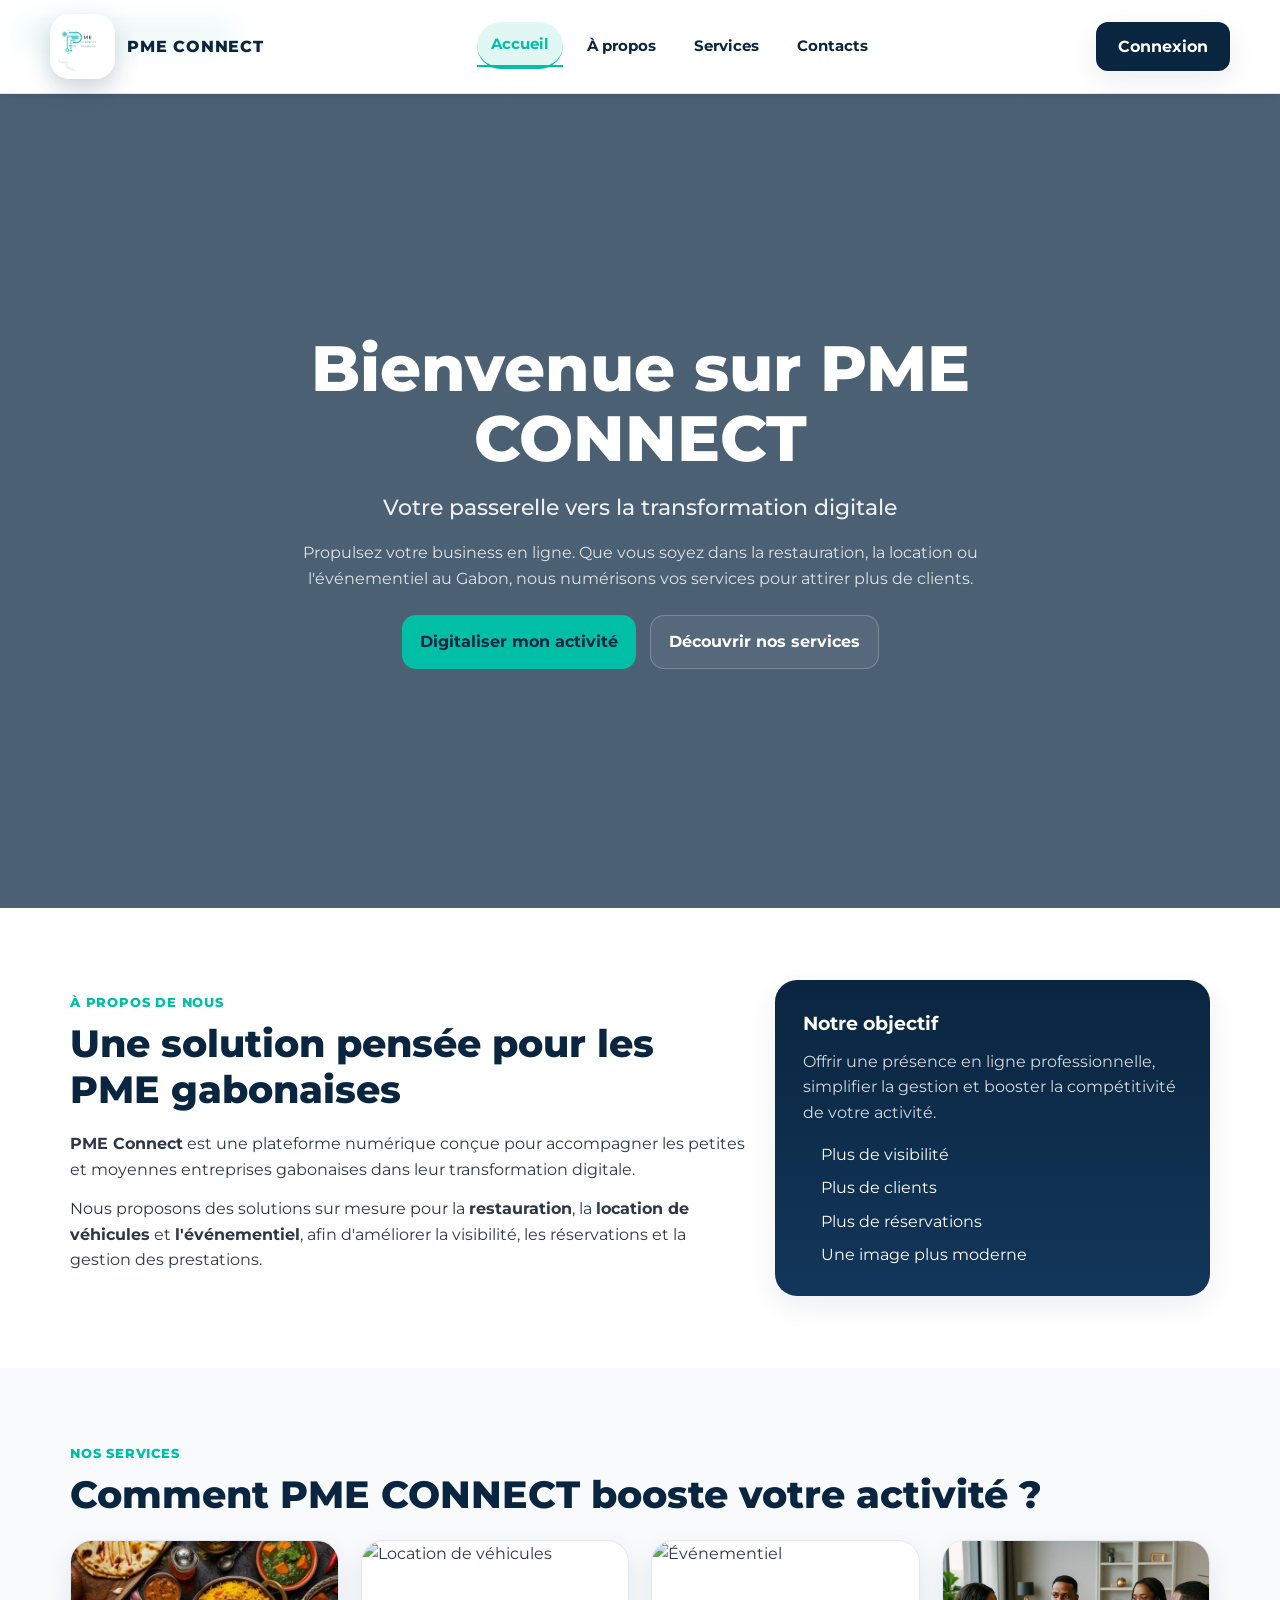
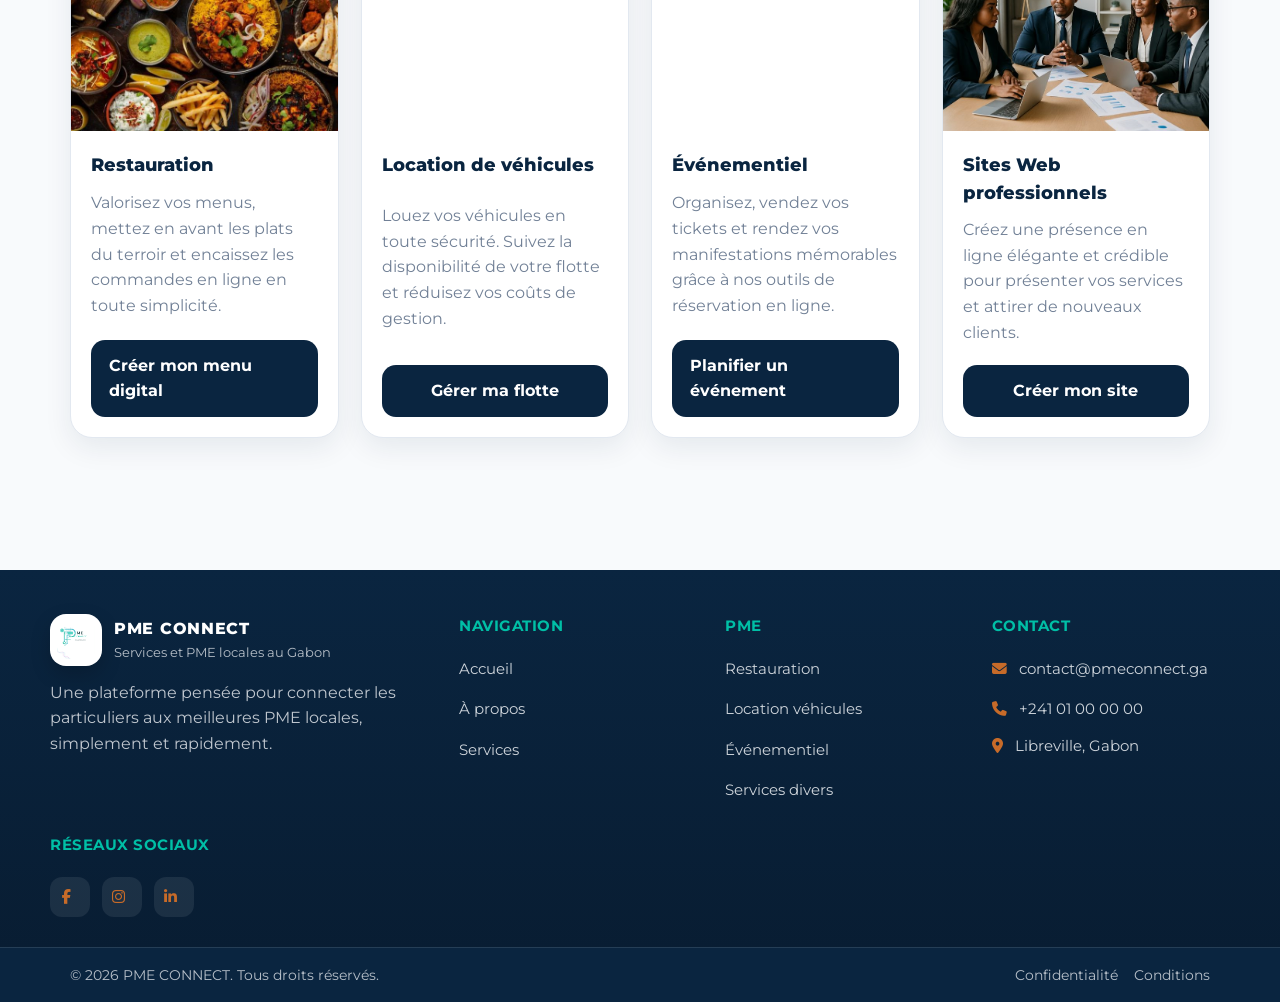
==== commit 60f63ab0: "version finale" ====
--- a/index.html
+++ b/index.html
@@ -4,148 +4,191 @@
     <meta charset="UTF-8">
     <meta name="viewport" content="width=device-width, initial-scale=1.0">
     <title>PME CONNECT - Boostez votre activité</title>
-    <link rel="stylesheet" href="style.css">
+    <link rel="stylesheet" href="css/style.css">
+    <link rel="preconnect" href="https://fonts.googleapis.com">
+    <link rel="preconnect" href="https://fonts.gstatic.com" crossorigin>
+    <link href="https://fonts.googleapis.com/css2?family=Poppins:wght@300;400;500;600;700;800&display=swap" rel="stylesheet">
     <link rel="stylesheet" href="https://cdnjs.cloudflare.com/ajax/libs/font-awesome/6.4.0/css/all.min.css">
 </head>
 <body>
 
     <header class="navbar">
         <div class="container nav-container">
-            <div class="logo-area">
-                <img src="assets/images/logo1.jpeg" alt="logo PME CONNECT">
-            </div>
+            <a href="index.html" class="logo-area">
+                <img src="assets/images/logo1.jpeg" alt="Logo PME CONNECT" class="logo-img">
+                <span class="brand-name">PME CONNECT</span>
+            </a>
+
             <nav class="nav-links">
-                <a href="#" class="active">Accueil</a>
+                <a href="index.html" class="active">Accueil</a>
                 <a href="#apropos">À propos</a>
                 <a href="#services">Services</a>
                 <a href="#contact">Contacts</a>
             </nav>
-            <div>
-                <a href="inscription.html" class="btn-connect">Connexion</a>
-            </div>
+
+            <a href="inscription.html" class="btn-connect">Connexion</a>
         </div>
     </header>
 
-    <section class="hero shadow-overlay">
+    <section class="hero">
         <div class="hero-content">
+            <span class="hero-badge">Transformation digitale</span>
             <h1 class="hero-title">Bienvenue sur PME CONNECT</h1>
             <p class="hero-subtitle">Votre passerelle vers la transformation digitale</p>
             <p class="hero-description">
                 Propulsez votre business en ligne. Que vous soyez dans la restauration, la location ou l'événementiel au Gabon, nous numérisons vos services pour attirer plus de clients.
             </p>
-            <a href="inscription.html" class="btn-hero">Digitaliser mon activité</a>
+            <div class="hero-actions">
+                <a href="inscription.html" class="btn-hero">Digitaliser mon activité</a>
+                <a href="#services" class="btn-hero-outline">Découvrir nos services</a>
+            </div>
         </div>
     </section>
 
     <section id="apropos" class="about-section">
-        <div class="container">
-            <h3>À propos de nous</h3>
-            <p>
-                <strong>PME Connect</strong> est une plateforme numérique conçue pour accompagner les petites et moyennes entreprises (PME) gabonaises dans leur transformation digitale. Nous proposons des solutions numériques sur mesure destinées principalement aux secteurs de la <strong>restauration</strong>, de la <strong>location de véhicules</strong> et de <strong>l'événementiel</strong> afin d'améliorer la visibilité et la gestion de leurs prestations. 
-            </p>
-            <p>
-                Notre but ? Permettre aux entrepreneurs d'accéder à une présence en ligne professionnelle, d'attirer davantage de clients, de simplifier la gestion des réservations et de booster leur compétitivité sur le marché.
-            </p>
+        <div class="container about-grid">
+            <div class="about-text">
+                <span class="section-kicker">À propos de nous</span>
+                <h2 class="section-title">Une solution pensée pour les PME gabonaises</h2>
+                <p>
+                    <strong>PME Connect</strong> est une plateforme numérique conçue pour accompagner les petites et moyennes entreprises gabonaises dans leur transformation digitale.
+                </p>
+                <p>
+                    Nous proposons des solutions sur mesure pour la <strong>restauration</strong>, la <strong>location de véhicules</strong> et <strong>l'événementiel</strong>, afin d'améliorer la visibilité, les réservations et la gestion des prestations.
+                </p>
+            </div>
+
+            <div class="about-card">
+                <h3>Notre objectif</h3>
+                <p>
+                    Offrir une présence en ligne professionnelle, simplifier la gestion et booster la compétitivité de votre activité.
+                </p>
+                <ul class="about-list">
+                    <li>Plus de visibilité</li>
+                    <li>Plus de clients</li>
+                    <li>Plus de réservations</li>
+                    <li>Une image plus moderne</li>
+                </ul>
+            </div>
         </div>
     </section>
 
-    <main id="services" class="container main-content">
-        <h2 class="section-title">Comment PME CONNECT booste votre activité ?</h2>
+    <main id="services" class="main-content">
+        <div class="container">
+            <span class="section-kicker">Nos services</span>
+            <h2 class="section-title">Comment PME CONNECT booste votre activité ?</h2>
 
-        <div class="services-grid">    
-            
-            <div class="card">
-                <div class="card-icon">
-                    <img src="assets/images/resto3.jpeg" alt="Restauration">
-                </div>
-                <div class="card-body">
-                    <h3>Restauration</h3>
-                    <p>Valorisez vos menus, mettez en avant les plats du terroir et encaissez les commandes en ligne en toute simplicité.</p>
-                </div>
-                <button class="btn-card">Créer mon menu digital</button>
+            <div class="services-grid">
+                <article class="card">
+                    <div class="card-icon">
+                        <img src="assets/images/resto3.jpeg" alt="Restauration">
+                    </div>
+                    <div class="card-body">
+                        <h3>Restauration</h3>
+                        <p>Valorisez vos menus, mettez en avant les plats du terroir et encaissez les commandes en ligne en toute simplicité.</p>
+                    </div>
+                    <a href="inscription.html" class="btn-card">Créer mon menu digital</a>
+                </article>
+
+                <article class="card">
+                    <div class="card-icon">
+                        <img src="https://images.unsplash.com/photo-1503376780353-7e6692767b70?auto=format&fit=crop&w=900&q=80" alt="Location de véhicules">
+                    </div>
+                    <div class="card-body">
+                        <h3>Location de véhicules</h3>
+                        <p>Louez vos véhicules en toute sécurité. Suivez la disponibilité de votre flotte et réduisez vos coûts de gestion.</p>
+                    </div>
+                    <a href="inscription.html" class="btn-card">Gérer ma flotte</a>
+                </article>
+
+                <article class="card">
+                    <div class="card-icon">
+                        <img src="assets/images/evenementiel.jpg" alt="Événementiel">
+                    </div>
+                    <div class="card-body">
+                        <h3>Événementiel</h3>
+                        <p>Organisez, vendez vos tickets et rendez vos manifestations mémorables grâce à nos outils de réservation en ligne.</p>
+                    </div>
+                    <a href="inscription.html" class="btn-card">Planifier un événement</a>
+                </article>
+
+                <article class="card">
+                    <div class="card-icon">
+                        <img src="assets/images/service.jpeg" alt="Sites Web professionnels">
+                    </div>
+                    <div class="card-body">
+                        <h3>Sites Web professionnels</h3>
+                        <p>Créez une présence en ligne élégante et crédible pour présenter vos services et attirer de nouveaux clients.</p>
+                    </div>
+                    <a href="inscription.html" class="btn-card">Créer mon site</a>
+                </article>
             </div>
-
-            <div class="card">
-                <div class="card-icon">
-                    <img src="https://images.unsplash.com/photo-1503376780353-7e6692767b70?auto=format&fit=crop&w=400&q=80" alt="Location de véhicules">
-                </div>
-                <div class="card-body">
-                    <h3>Location de véhicules</h3>
-                    <p>Louez vos véhicules en toute sécurité. Suivez la disponibilité de votre flotte et baissez vos coûts de gestion.</p>
-                </div>
-                <button class="btn-card">Gérer ma flotte</button>
-            </div>
-
-            <div class="card">
-                <div class="card-icon">
-                    <img src="assets/images/evenementiel.jpg" alt="Événementiel">
-                </div>
-                <div class="card-body">
-                    <h3>Événementiel</h3>
-                    <p>Organisez, vendez vos tickets et rendez vos manifestations mémorables grâce à nos outils de réservation en ligne.</p>
-                </div>
-                <button class="btn-card">Planifier un événement</button>
-            </div>
-
-            <div class="card">
-                <div class="card-icon">
-                    <img src="assets/images/service.jpeg" alt="Services Administratifs">
-                </div>
-                <div class="card-body">
-                    <h3>Création de sites Web professionnels</h3>
-                    <p>Gérez facilement les cotisations CNSS/CNAMGS de votre personnel et vos obligations fiscales depuis votre espace.</p>
-                </div>
-                <button class="btn-card">Accéder aux services</button>
-            </div>
-
         </div>
     </main>
 
-    <footer id="contact" class="footer">
-    <div class="container footer-grid">
-        
-        <div class="footer-brand-area">
-            <div class="logo-area">
-                <div class="logo-circle">Logo</div>
-                <span class="brand-name">PME CONNECT</span>
+    <footer id="contact" class="site-footer">
+        <div class="container footer-container">
+            <div class="footer-brand">
+                <a href="index.html" class="footer-logo-link">
+                    <img src="assets/images/logo1.jpeg" alt="PME CONNECT" class="footer-logo">
+                    <div class="footer-brand-text">
+                        <strong>PME CONNECT</strong>
+                        <span>Services et PME locales au Gabon</span>
+                    </div>
+                </a>
+                <p>
+                    Une plateforme pensée pour connecter les particuliers aux meilleures PME locales, simplement et rapidement.
+                </p>
             </div>
-            <p class="footer-tagline">Votre passerelle vers la transformation digitale au Gabon.</p>
-            <p class="footer-location"><i class="fa-solid fa-location-dot"></i> Libreville, Gabon</p>
-        </div>
-        
-        <div class="footer-nav-col">
-            <h4>Navigation</h4>
-            <ul>
-                <li><a href="#">Accueil</a></li>
-                <li><a href="#apropos">À propos</a></li>
-                <li><a href="#services">Nos Services</a></li>
-            </ul>
-        </div>
 
-        <div class="footer-nav-col">
-            <h4>Contact & Support</h4>
-            <p class="footer-contact-text"><i class="fa-solid fa-phone"></i> +241 07 00 00 00</p>
-            <p class="footer-contact-text"><i class="fa-solid fa-envelope"></i> contact@pmeconnect.ga</p>
-            
-            <div class="footer-socials">
-                <a href="mailto:contact@pmeconnect.ga" title="Email"><i class="fa-solid fa-envelope"></i></a>
-                <a href="https://wa.me/24107000000" title="WhatsApp"><i class="fa-brands fa-whatsapp"></i></a>
-                <a href="#" title="Facebook"><i class="fa-brands fa-facebook-f"></i></a>
+            <div class="footer-column">
+                <h4>Navigation</h4>
+                <a href="index.html">Accueil</a>
+                <a href="#apropos">À propos</a>
+                <a href="#services">Services</a>
+            </div>
+
+            <div class="footer-column">
+                <h4>PME</h4>
+                <a href="restaurant-menu.html">Restauration</a>
+                <a href="vehicules.html">Location véhicules</a>
+                <a href="evenementiel.html">Événementiel</a>
+                <a href="services-divers.html">Services divers</a>
+            </div>
+
+            <div class="footer-column">
+                <h4>Contact</h4>
+                <a href="mailto:contact@pmeconnect.ga"><i class="fa-solid fa-envelope"></i> contact@pmeconnect.ga</a>
+                <a href="tel:+24101000000"><i class="fa-solid fa-phone"></i> +241 01 00 00 00</a>
+                <span><i class="fa-solid fa-location-dot"></i> Libreville, Gabon</span>
+            </div>
+
+            <div class="footer-column">
+                <h4>Réseaux sociaux</h4>
+                <div class="footer-social-links">
+                    <a href="#" target="_blank" rel="noopener noreferrer" aria-label="Facebook">
+                        <i class="fa-brands fa-facebook-f"></i>
+                    </a>
+                    <a href="#" target="_blank" rel="noopener noreferrer" aria-label="Instagram">
+                        <i class="fa-brands fa-instagram"></i>
+                    </a>
+                    <a href="#" target="_blank" rel="noopener noreferrer" aria-label="LinkedIn">
+                        <i class="fa-brands fa-linkedin-in"></i>
+                    </a>
+                </div>
             </div>
         </div>
 
-    </div>
-
-    <div class="footer-bottom">
-        <div class="container footer-bottom-container">
-            <p>&copy; 2026 PME CONNECT. Tous droits réservés.</p>
-            <div class="footer-legal-links">
-                <a href="#">Mentions légales</a>
-                <a href="#">Politique de confidentialité</a>
+        <div class="footer-bottom">
+            <div class="container footer-bottom-inner">
+                <span>© 2026 PME CONNECT. Tous droits réservés.</span>
+                <div class="footer-bottom-links">
+                    <a href="#">Confidentialité</a>
+                    <a href="#">Conditions</a>
+                </div>
             </div>
         </div>
-    </div>
-</footer>
+    </footer>
 
 </body>
 </html>
--- a/css/style.css
+++ b/css/style.css
@@ -0,0 +1,10 @@
+/* ==========================================================================
+   INDEX CENTRALISATEUR CSS - PME CONNECT
+   ========================================================================== */
+
+@import url('global.css');
+@import url('index.css');
+@import url('auth.css');
+@import url('dashboard.css');
+@import url('client.css'); 
+@import url('restaurant.css'); 
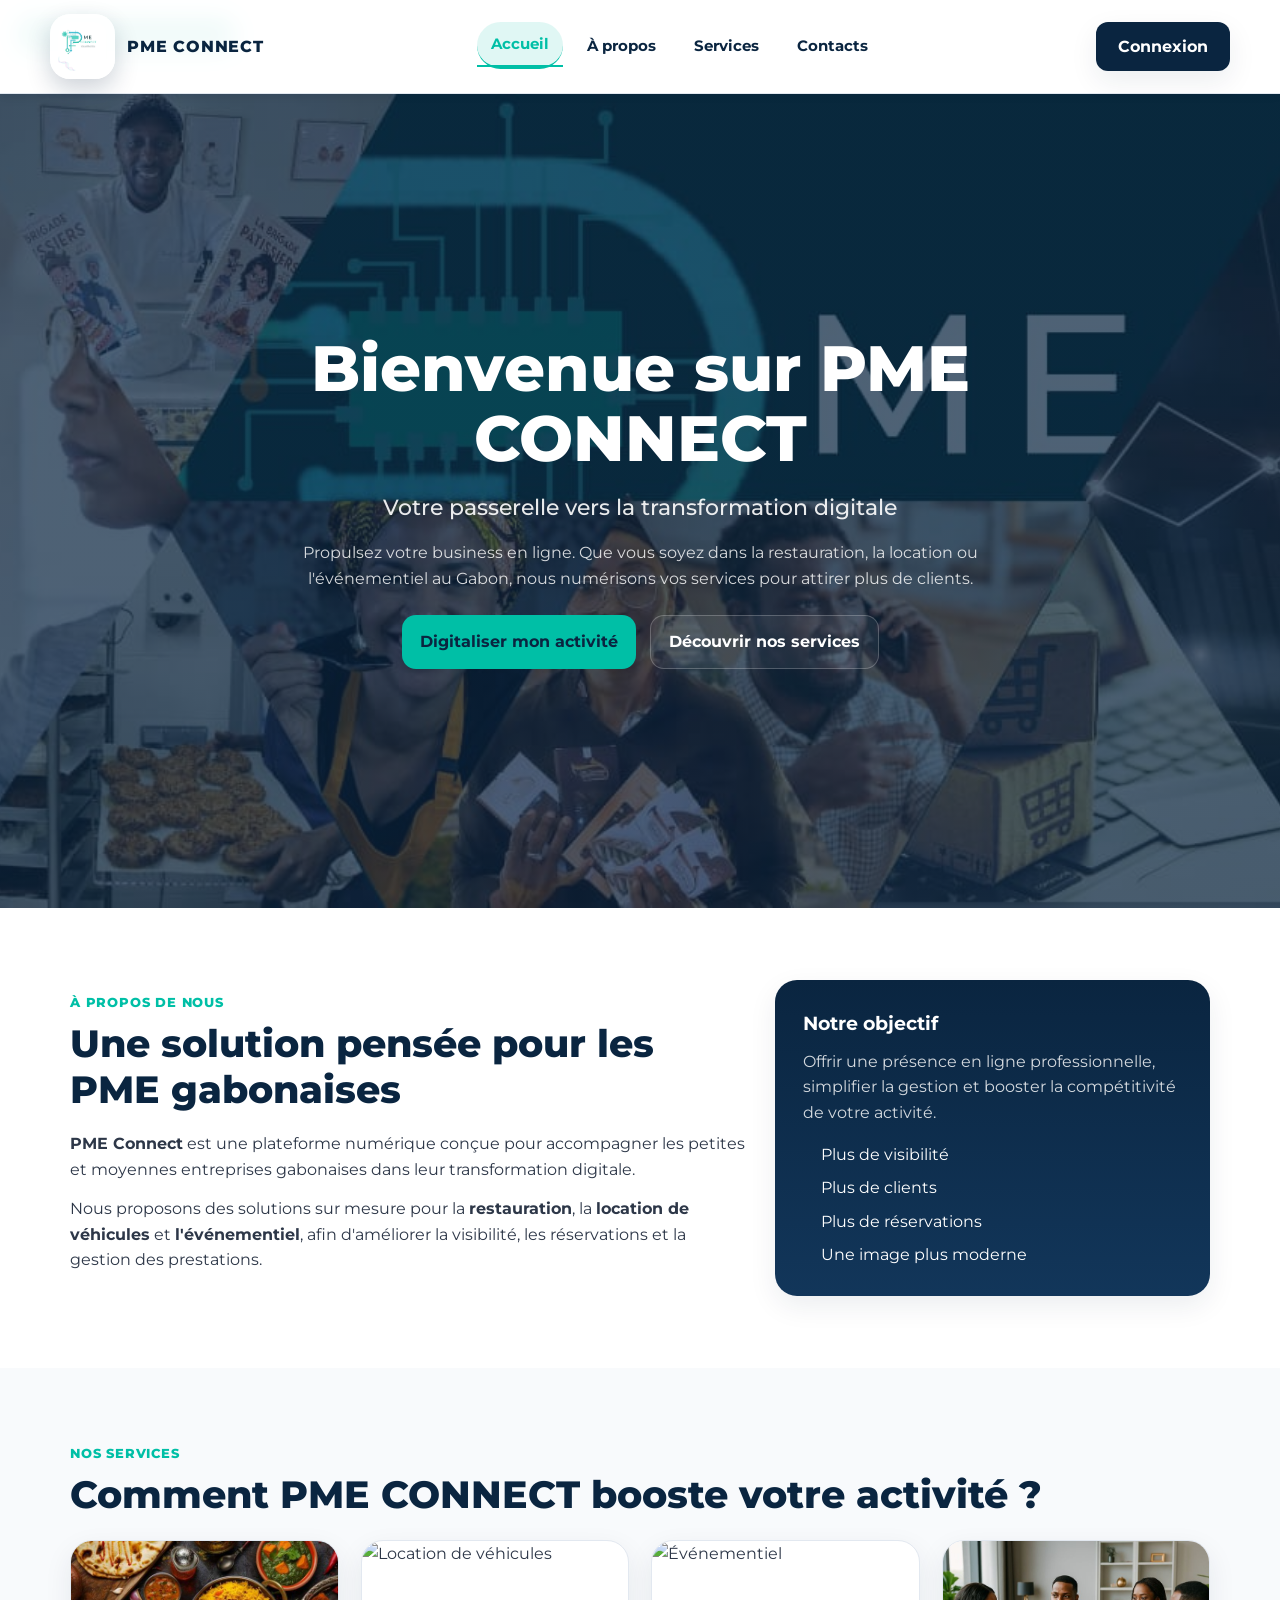
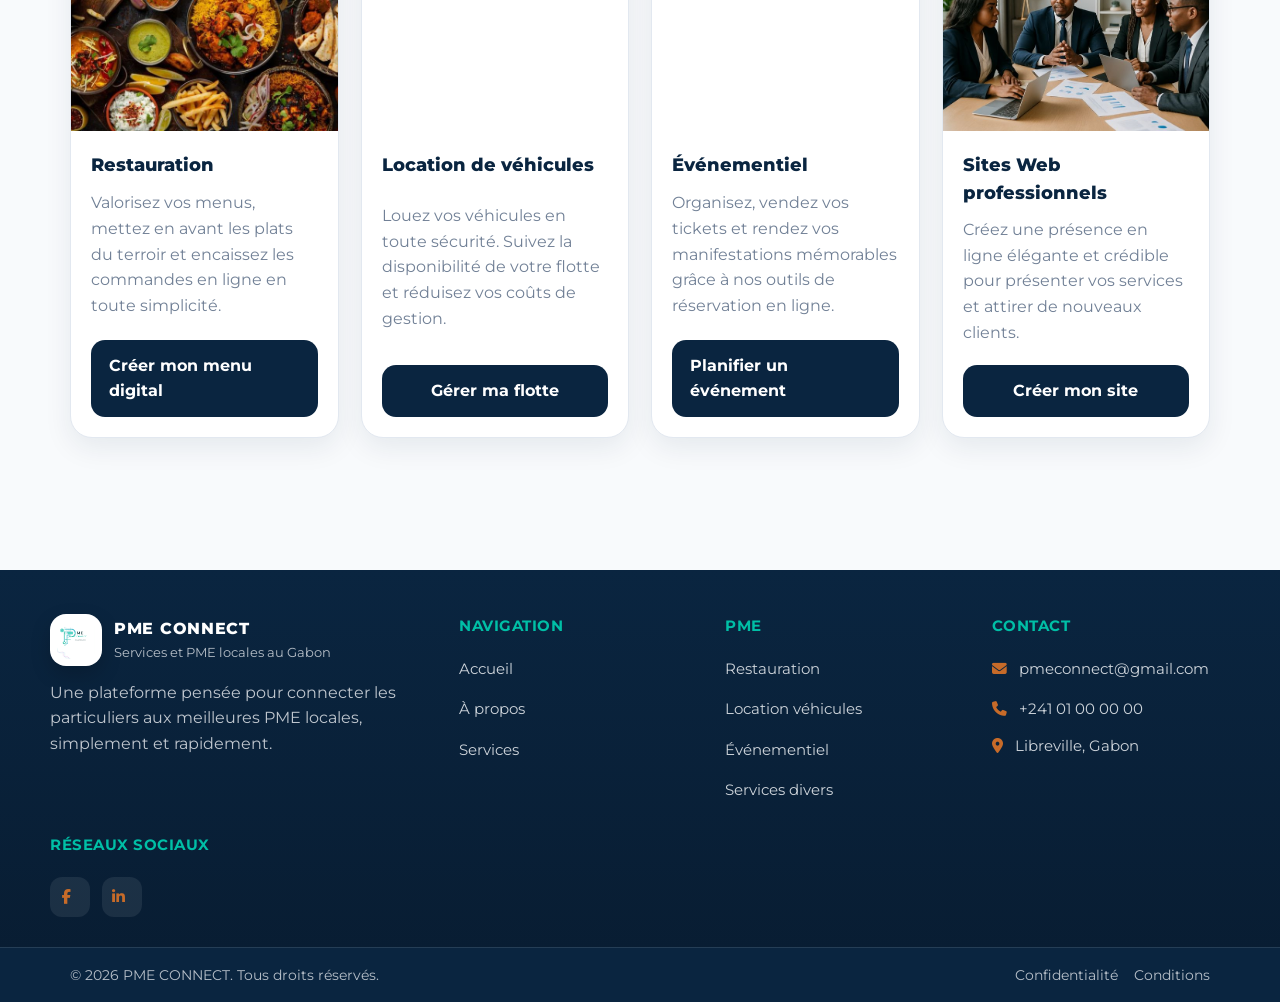
==== commit 7bead7b5: "ajout des liens réseaux sociaux" ====
--- a/index.html
+++ b/index.html
@@ -158,7 +158,7 @@
 
             <div class="footer-column">
                 <h4>Contact</h4>
-                <a href="mailto:contact@pmeconnect.ga"><i class="fa-solid fa-envelope"></i> contact@pmeconnect.ga</a>
+                <a href="mailto:pmeconnect@gmail.com"><i class="fa-solid fa-envelope"></i> pmeconnect@gmail.com</a>
                 <a href="tel:+24101000000"><i class="fa-solid fa-phone"></i> +241 01 00 00 00</a>
                 <span><i class="fa-solid fa-location-dot"></i> Libreville, Gabon</span>
             </div>
@@ -166,13 +166,10 @@
             <div class="footer-column">
                 <h4>Réseaux sociaux</h4>
                 <div class="footer-social-links">
-                    <a href="#" target="_blank" rel="noopener noreferrer" aria-label="Facebook">
+                    <a href="https://www.facebook.com/profile.php?id=61590548979507" target="_blank" rel="noopener noreferrer" aria-label="Facebook">
                         <i class="fa-brands fa-facebook-f"></i>
                     </a>
-                    <a href="#" target="_blank" rel="noopener noreferrer" aria-label="Instagram">
-                        <i class="fa-brands fa-instagram"></i>
-                    </a>
-                    <a href="#" target="_blank" rel="noopener noreferrer" aria-label="LinkedIn">
+                    <a href="https://www.linkedin.com" target="_blank" rel="noopener noreferrer" aria-label="LinkedIn">
                         <i class="fa-brands fa-linkedin-in"></i>
                     </a>
                 </div>
